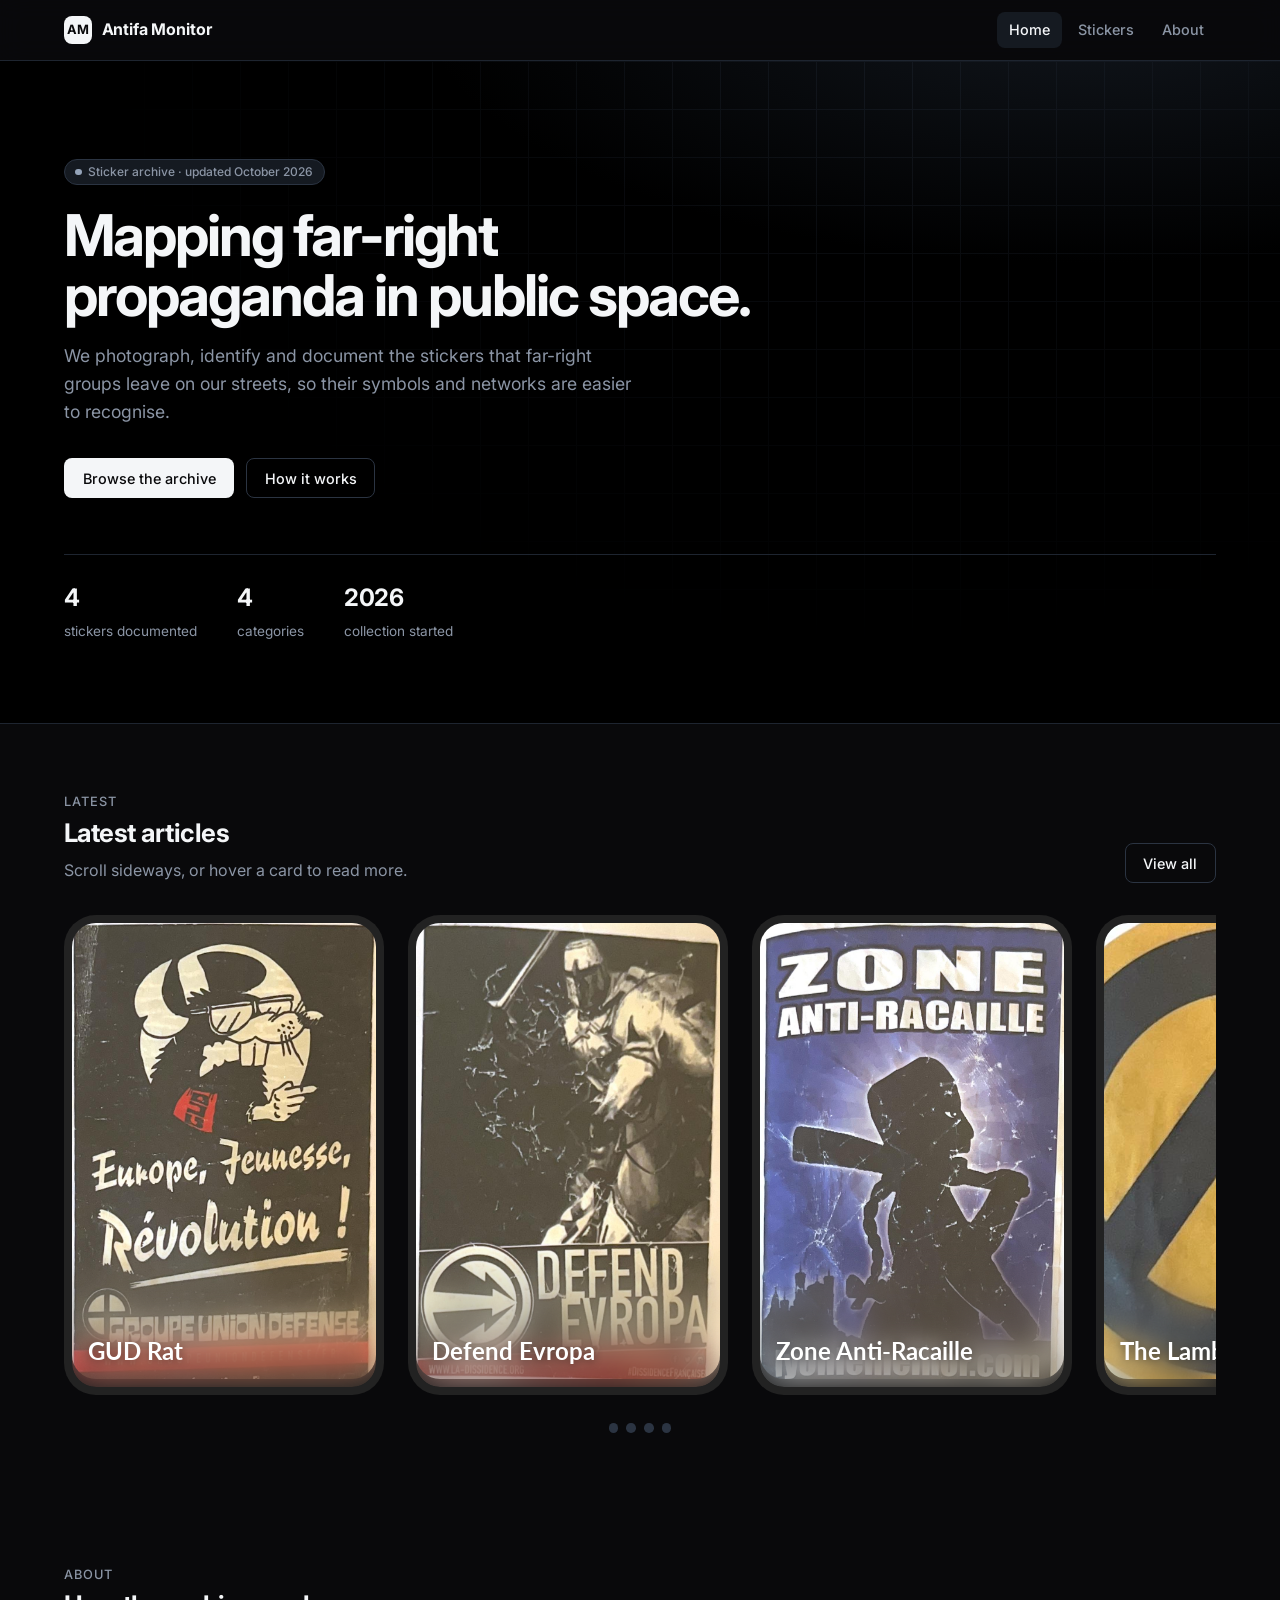
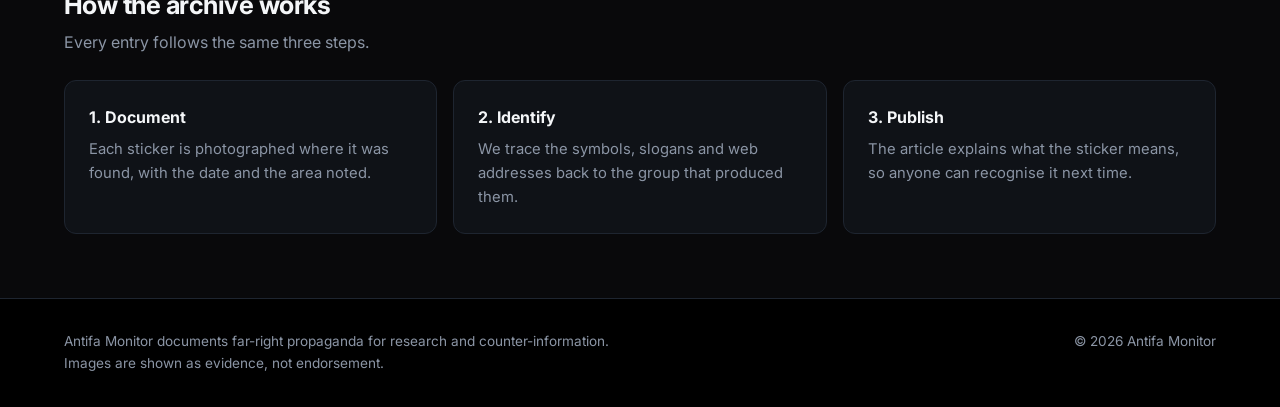
==== index.html @ eee6270e "first" ====
<!doctype html>
<html lang="en">
<head>
  <meta charset="utf-8">
  <meta name="viewport" content="width=device-width, initial-scale=1">
  <title>Antifa Monitor</title>
  <meta name="description" content="An archive documenting far-right stickers found in public space.">
  <meta name="robots" content="noindex, nofollow">

  <link rel="stylesheet" href="css/style.css">
</head>
<body>
  <header class="site-header">
    <div class="container">
      <a class="brand" href="index.html"><span class="brand-mark">AM</span> Antifa Monitor</a>
      <nav aria-label="Main">
        <ul class="menu">
          <li><a href="index.html" aria-current="page">Home</a></li>
          <li><a href="stickers.html">Stickers</a></li>
          <li><a href="index.html#about">About</a></li>
        </ul>
      </nav>
    </div>
  </header>

  <main>
    <section class="banner">
      <div class="container">
        <span class="badge badge-dot">Sticker archive · updated October 2026</span>
        <h1>Mapping far-right propaganda in public space.</h1>
        <p class="lead">We photograph, identify and document the stickers that far-right groups leave on our streets, so their symbols and networks are easier to recognise.</p>
        <div class="actions">
          <a class="btn btn-primary" href="stickers.html">Browse the archive</a>
          <a class="btn btn-outline" href="#about">How it works</a>
        </div>
        <div class="stats">
          <div><strong>4</strong><span>stickers documented</span></div>
          <div><strong>4</strong><span>categories</span></div>
          <div><strong>2026</strong><span>collection started</span></div>
        </div>
      </div>
    </section>

    <section class="section" aria-labelledby="latest-title">
      <div class="container">
        <div class="section-head">
          <div>
            <p class="eyebrow">Latest</p>
            <h2 id="latest-title">Latest articles</h2>
            <p>Scroll sideways, or hover a card to read more.</p>
          </div>
          <a class="btn btn-outline" href="stickers.html">View all</a>
        </div>

        <div class="carousel" tabindex="0" aria-label="Latest articles">
          <article class="card dark" id="latest-1">
            <img src="images/4.png" alt="Black sticker with a cartoon rat and the slogan Europe, Jeunesse, Révolution">
            <section>
              <h3><a href="sticker-gud.html">GUD Rat</a></h3>
              <p>The black rat and Celtic cross of the Groupe Union Défense, a French far-right student group.</p>
              <div>
                <span class="tag">Student groups</span>
                <a class="button" href="sticker-gud.html" aria-label="Read: GUD Rat">Read</a>
              </div>
            </section>
          </article>

          <article class="card dark" id="latest-2">
            <img src="images/3.png" alt="Sticker with a crusader knight and the words Defend Evropa">
            <section>
              <h3><a href="sticker-defend-evropa.html">Defend Evropa</a></h3>
              <p>Crusader imagery and archaic lettering from La Dissidence Française.</p>
              <div>
                <span class="tag">Nationalist</span>
                <a class="button" href="sticker-defend-evropa.html" aria-label="Read: Defend Evropa">Read</a>
              </div>
            </section>
          </article>

          <article class="card dark" id="latest-3">
            <img src="images/2.png" alt="Blue sticker reading Zone Anti-Racaille with a silhouette holding a bat">
            <section>
              <h3><a href="sticker-zone-anti-racaille.html">Zone Anti-Racaille</a></h3>
              <p>Vigilante imagery over a Lyon skyline, aimed at intimidating a neighbourhood.</p>
              <div>
                <span class="tag">Local groups</span>
                <a class="button" href="sticker-zone-anti-racaille.html" aria-label="Read: Zone Anti-Racaille">Read</a>
              </div>
            </section>
          </article>

          <article class="card dark" id="latest-4">
            <img src="images/1.png" alt="Round yellow and black sticker with the lambda symbol">
            <section>
              <h3><a href="sticker-lambda.html">The Lambda</a></h3>
              <p>The yellow-and-black emblem of the identitarian movement, Génération Identitaire.</p>
              <div>
                <span class="tag">Identitarian</span>
                <a class="button" href="sticker-lambda.html" aria-label="Read: The Lambda">Read</a>
              </div>
            </section>
          </article>
        </div>

        <nav class="carousel-dots" aria-label="Carousel slides">
          <a href="#latest-1" aria-label="Slide 1"></a>
          <a href="#latest-2" aria-label="Slide 2"></a>
          <a href="#latest-3" aria-label="Slide 3"></a>
          <a href="#latest-4" aria-label="Slide 4"></a>
        </nav>
      </div>
    </section>

    <section class="section" id="about" aria-labelledby="about-title">
      <div class="container">
        <div class="section-head">
          <div>
            <p class="eyebrow">About</p>
            <h2 id="about-title">How the archive works</h2>
            <p>Every entry follows the same three steps.</p>
          </div>
        </div>
        <div class="grid-3">
          <div class="panel">
            <h3>1. Document</h3>
            <p>Each sticker is photographed where it was found, with the date and the area noted.</p>
          </div>
          <div class="panel">
            <h3>2. Identify</h3>
            <p>We trace the symbols, slogans and web addresses back to the group that produced them.</p>
          </div>
          <div class="panel">
            <h3>3. Publish</h3>
            <p>The article explains what the sticker means, so anyone can recognise it next time.</p>
          </div>
        </div>
      </div>
    </section>
  </main>

  <footer class="site-footer">
    <div class="container">
      <p>Antifa Monitor documents far-right propaganda for research and counter-information. Images are shown as evidence, not endorsement.</p>
      <p>© 2026 Antifa Monitor</p>
    </div>
  </footer>
</body>
</html>
---- css/style.css ----
@import url("https://fonts.googleapis.com/css2?family=Inter:wght@400;500;600;700&family=Lato:ital,wght@0,400;0,700;1,400&display=swap");

/* ---------------------------------------------------------------
   Theme tokens: sober dark (shadcn-like) with slate nuances
---------------------------------------------------------------- */
:root {
  color-scheme: dark;
  --background: #09090b;
  --surface: #0f1217;
  --surface-2: #151a21;
  --border: #1e2530;
  --border-strong: #2b3442;
  --foreground: #f4f6f8;
  --muted: #8b95a5;
  --slate: #334155;
  --slate-soft: #1c2430;
  --ring: #64748b;
  --radius: 0.75rem;
  --container: 72rem;
  --font: Inter, ui-sans-serif, system-ui, -apple-system, "Segoe UI", Roboto, sans-serif;
}

*,
*::before,
*::after {
  box-sizing: border-box;
}

html {
  scroll-behavior: smooth;
}

body {
  margin: 0;
  min-height: 100vh;
  display: flex;
  flex-direction: column;
  background: var(--background);
  color: var(--foreground);
  font-family: var(--font);
  font-size: 1rem;
  line-height: 1.6;
  -webkit-font-smoothing: antialiased;
}

main {
  flex: 1;
}

img {
  max-width: 100%;
  display: block;
}

a {
  color: inherit;
}

:focus-visible {
  outline: 2px solid var(--ring);
  outline-offset: 2px;
}

.container {
  width: min(100% - 2rem, var(--container));
  margin-inline: auto;
}

.visually-hidden {
  position: absolute;
  width: 1px;
  height: 1px;
  overflow: hidden;
  clip-path: inset(50%);
  white-space: nowrap;
}

/* ---------------------------------------------------------------
   Header + menu
---------------------------------------------------------------- */
.site-header {
  position: sticky;
  top: 0;
  z-index: 50;
  border-bottom: 1px solid var(--border);
  background: color-mix(in srgb, var(--background) 82%, transparent);
  backdrop-filter: blur(12px);
}

.site-header .container {
  display: flex;
  align-items: center;
  justify-content: space-between;
  gap: 1rem;
  min-height: 3.75rem;
  flex-wrap: wrap;
}

.brand {
  display: flex;
  align-items: center;
  gap: 0.6rem;
  font-weight: 700;
  letter-spacing: -0.01em;
  text-decoration: none;
}

.brand-mark {
  width: 1.75rem;
  height: 1.75rem;
  display: grid;
  place-items: center;
  border-radius: 0.5rem;
  background: var(--foreground);
  color: var(--background);
  font-size: 0.8rem;
  font-weight: 700;
}

.menu {
  display: flex;
  gap: 0.25rem;
  margin: 0;
  padding: 0;
  list-style: none;
}

.menu a {
  display: block;
  padding: 0.4rem 0.75rem;
  border-radius: 0.5rem;
  color: var(--muted);
  font-size: 0.9rem;
  font-weight: 500;
  text-decoration: none;
  transition: color 0.15s, background 0.15s;
}

.menu a:hover {
  color: var(--foreground);
  background: var(--slate-soft);
}

.menu a[aria-current="page"] {
  color: var(--foreground);
  background: var(--surface-2);
}

/* ---------------------------------------------------------------
   Buttons, badges, generic UI
---------------------------------------------------------------- */
.btn {
  display: inline-flex;
  align-items: center;
  gap: 0.5rem;
  height: 2.5rem;
  padding: 0 1.1rem;
  border-radius: 0.5rem;
  border: 1px solid transparent;
  font-size: 0.9rem;
  font-weight: 500;
  text-decoration: none;
  transition: background 0.15s, border-color 0.15s;
}

.btn-primary {
  background: var(--foreground);
  color: var(--background);
}

.btn-primary:hover {
  background: #d9dee5;
}

.btn-outline {
  border-color: var(--border-strong);
  color: var(--foreground);
}

.btn-outline:hover {
  background: var(--slate-soft);
}

.badge {
  display: inline-flex;
  align-items: center;
  gap: 0.4rem;
  padding: 0.15rem 0.65rem;
  border: 1px solid var(--border-strong);
  border-radius: 999px;
  background: var(--surface-2);
  color: var(--muted);
  font-size: 0.75rem;
  font-weight: 500;
  text-decoration: none;
}

.badge-dot::before {
  content: "";
  width: 0.4rem;
  height: 0.4rem;
  border-radius: 50%;
  background: #94a3b8;
}

.eyebrow {
  margin: 0 0 0.5rem;
  color: var(--muted);
  font-size: 0.8rem;
  font-weight: 500;
  letter-spacing: 0.08em;
  text-transform: uppercase;
}

.section {
  padding-block: 4rem;
}

.section-head {
  display: flex;
  align-items: end;
  justify-content: space-between;
  gap: 1rem;
  margin-bottom: 1.5rem;
  flex-wrap: wrap;
}

.section-head h2 {
  margin: 0;
  font-size: 1.6rem;
  letter-spacing: -0.02em;
}

.section-head p {
  margin: 0.25rem 0 0;
  color: var(--muted);
}

.panel {
  border: 1px solid var(--border);
  border-radius: var(--radius);
  background: var(--surface);
  padding: 1.5rem;
}

.panel h3 {
  margin: 0 0 0.5rem;
  font-size: 1rem;
}

.panel p {
  margin: 0;
  color: var(--muted);
  font-size: 0.925rem;
}

.grid-3 {
  display: grid;
  grid-template-columns: repeat(auto-fit, minmax(15rem, 1fr));
  gap: 1rem;
}

/* ---------------------------------------------------------------
   Home: black banner
---------------------------------------------------------------- */
.banner {
  position: relative;
  overflow: hidden;
  border-bottom: 1px solid var(--border);
  background:
    radial-gradient(60rem 24rem at 85% -10%, rgb(51 65 85 / 0.35), transparent 70%),
    #000;
}

.banner::after {
  content: "";
  position: absolute;
  inset: 0;
  background-image:
    linear-gradient(var(--border) 1px, transparent 1px),
    linear-gradient(90deg, var(--border) 1px, transparent 1px);
  background-size: 3rem 3rem;
  mask: radial-gradient(ellipse at 70% 0%, #000 0%, transparent 65%);
  opacity: 0.45;
  pointer-events: none;
}

.banner .container {
  position: relative;
  z-index: 1;
  padding-block: 6rem 5rem;
}

.banner h1 {
  max-width: 44rem;
  margin: 1.25rem 0 1rem;
  font-size: clamp(2.2rem, 5vw, 3.6rem);
  line-height: 1.05;
  letter-spacing: -0.035em;
}

.banner .lead {
  max-width: 36rem;
  margin: 0 0 2rem;
  color: var(--muted);
  font-size: 1.1rem;
}

.banner .actions {
  display: flex;
  gap: 0.75rem;
  flex-wrap: wrap;
}

.stats {
  display: flex;
  gap: 2.5rem;
  margin-top: 3.5rem;
  padding-top: 1.5rem;
  border-top: 1px solid var(--border);
  flex-wrap: wrap;
}

.stats strong {
  display: block;
  font-size: 1.5rem;
  letter-spacing: -0.02em;
}

.stats span {
  color: var(--muted);
  font-size: 0.85rem;
}

/* ---------------------------------------------------------------
   Home: carousel (CSS scroll-snap, no JavaScript)
---------------------------------------------------------------- */
.carousel {
  display: flex;
  gap: 1.5rem;
  overflow-x: auto;
  overscroll-behavior-x: contain;
  scroll-snap-type: x mandatory;
  padding: 0.5rem 0.25rem 1.25rem;
  scrollbar-width: thin;
  scrollbar-color: var(--slate) transparent;
}

.carousel > .card {
  scroll-snap-align: start;
  scroll-margin-top: 6rem;
}

.carousel-dots {
  display: flex;
  justify-content: center;
  gap: 0.5rem;
  margin-top: 0.5rem;
}

.carousel-dots a {
  width: 0.6rem;
  height: 0.6rem;
  border-radius: 50%;
  background: var(--border-strong);
  transition: background 0.15s, width 0.15s;
}

.carousel-dots a:hover,
.carousel-dots a:focus-visible {
  background: var(--muted);
}

/* ---------------------------------------------------------------
   Archive: sidebar + grid, category filter via :target
---------------------------------------------------------------- */
.page-head {
  border-bottom: 1px solid var(--border);
  background: linear-gradient(#000, var(--background));
}

.page-head .container {
  padding-block: 3rem 2.5rem;
}

.page-head h1 {
  margin: 0;
  font-size: clamp(1.8rem, 4vw, 2.6rem);
  letter-spacing: -0.03em;
}

.page-head p {
  max-width: 40rem;
  margin: 0.5rem 0 0;
  color: var(--muted);
}

.archive {
  position: relative;
  display: grid;
  grid-template-columns: 15rem 1fr;
  gap: 2.5rem;
  padding-block: 2.5rem 4rem;
}

.cat-anchor {
  position: absolute;
  top: 0;
  scroll-margin-top: 5rem;
}

.sidebar {
  align-self: start;
  position: sticky;
  top: 5rem;
}

.sidebar h2 {
  margin: 0 0 0.75rem;
  color: var(--muted);
  font-size: 0.75rem;
  font-weight: 500;
  letter-spacing: 0.08em;
  text-transform: uppercase;
}

.cat-list {
  display: grid;
  gap: 0.15rem;
  margin: 0 0 2rem;
  padding: 0;
  list-style: none;
}

.cat-list a {
  display: flex;
  justify-content: space-between;
  align-items: center;
  padding: 0.45rem 0.75rem;
  border-radius: 0.5rem;
  color: var(--muted);
  font-size: 0.9rem;
  text-decoration: none;
  transition: background 0.15s, color 0.15s;
}

.cat-list a:hover {
  background: var(--slate-soft);
  color: var(--foreground);
}

.cat-list .count {
  min-width: 1.5rem;
  padding: 0 0.4rem;
  border-radius: 999px;
  background: var(--surface-2);
  font-size: 0.75rem;
  text-align: center;
}

.archive-grid {
  display: flex;
  flex-wrap: wrap;
  gap: 2rem;
  align-content: start;
}

/* Active category + filtering */
.archive:not(:has(.cat-anchor:target)) .cat-list a[href="#all"],
.archive:has(#identitarian:target) .cat-list a[href="#identitarian"],
.archive:has(#nationalist:target) .cat-list a[href="#nationalist"],
.archive:has(#student:target) .cat-list a[href="#student"],
.archive:has(#local:target) .cat-list a[href="#local"] {
  background: var(--surface-2);
  color: var(--foreground);
  box-shadow: inset 2px 0 0 #94a3b8;
}

.archive:has(#identitarian:target) .archive-grid .card:not([data-category="identitarian"]),
.archive:has(#nationalist:target) .archive-grid .card:not([data-category="nationalist"]),
.archive:has(#student:target) .archive-grid .card:not([data-category="student"]),
.archive:has(#local:target) .archive-grid .card:not([data-category="local"]) {
  display: none;
}

/* ---------------------------------------------------------------
   Article
---------------------------------------------------------------- */
.breadcrumb {
  display: flex;
  gap: 0.5rem;
  margin: 0 0 1rem;
  padding: 0;
  list-style: none;
  color: var(--muted);
  font-size: 0.85rem;
}

.breadcrumb li + li::before {
  content: "/";
  margin-right: 0.5rem;
  color: var(--border-strong);
}

.breadcrumb a {
  text-decoration: none;
}

.breadcrumb a:hover {
  color: var(--foreground);
}

.article-layout {
  display: grid;
  grid-template-columns: minmax(0, 1fr) 18rem;
  gap: 3rem;
  padding-block: 2.5rem 4rem;
}

.article-meta {
  display: flex;
  gap: 0.5rem;
  margin-top: 1rem;
  flex-wrap: wrap;
}

.article-figure {
  margin: 0 0 2rem;
  padding: 0.5rem;
  border: 1px solid var(--border);
  border-radius: 1.5rem;
  background: var(--surface);
}

.article-figure img {
  width: 100%;
  max-height: 40rem;
  object-fit: contain;
  border-radius: 1.1rem;
  background: #000;
}

.article-figure figcaption {
  padding: 0.75rem 0.5rem 0.25rem;
  color: var(--muted);
  font-size: 0.85rem;
}

.prose {
  max-width: 42rem;
  color: #cdd3dc;
}

.prose h2 {
  margin: 2.25rem 0 0.75rem;
  color: var(--foreground);
  font-size: 1.3rem;
  letter-spacing: -0.02em;
}

.prose p {
  margin: 0 0 1rem;
}

.prose ul {
  margin: 0 0 1rem;
  padding-left: 1.25rem;
}

.prose li {
  margin-bottom: 0.4rem;
}

.details {
  margin: 0;
  display: grid;
  gap: 0.9rem;
}

.details dt {
  color: var(--muted);
  font-size: 0.75rem;
  letter-spacing: 0.06em;
  text-transform: uppercase;
}

.details dd {
  margin: 0.1rem 0 0;
  font-size: 0.925rem;
}

.article-aside {
  display: grid;
  gap: 1rem;
  align-self: start;
  position: sticky;
  top: 5rem;
}

.article-nav {
  display: flex;
  justify-content: space-between;
  gap: 1rem;
  max-width: 42rem;
  margin-top: 3rem;
  padding-top: 1.5rem;
  border-top: 1px solid var(--border);
}

/* ---------------------------------------------------------------
   Footer
---------------------------------------------------------------- */
.site-footer {
  border-top: 1px solid var(--border);
  background: #000;
  color: var(--muted);
  font-size: 0.85rem;
}

.site-footer .container {
  display: flex;
  justify-content: space-between;
  gap: 1rem;
  padding-block: 2rem;
  flex-wrap: wrap;
}

.site-footer p {
  max-width: 36rem;
  margin: 0;
}

/* ---------------------------------------------------------------
   Card: the profile-card UI, unchanged in look and motion
---------------------------------------------------------------- */
.card {
  --bg: #fff;
  --title-color: #fff;
  --title-color-hover: #000;
  --text-color: #666;
  --button-color: #eee;
  --button-color-hover: #ddd;
  flex: 0 0 20rem;
  background: var(--bg);
  border-radius: 2rem;
  padding: 0.5rem;
  width: 20rem;
  max-width: 100%;
  height: 30rem;
  overflow: clip;
  position: relative;
  font-family: Lato, Montserrat, Helvetica, Arial, sans-serif;
}

.card.dark {
  --bg: #222;
  --title-color: #fff;
  --title-color-hover: #fff;
  --text-color: #ccc;
  --button-color: #555;
  --button-color-hover: #444;
}

.card::before {
  content: "";
  position: absolute;
  width: calc(100% - 1rem);
  height: 30%;
  bottom: 0.5rem;
  left: 0.5rem;
  mask: linear-gradient(#0000, #000f 80%);
  backdrop-filter: blur(1rem);
  border-radius: 0 0 1.5rem 1.5rem;
  translate: 0 0;
  transition: translate 0.25s;
}

.card > img {
  max-width: 100%;
  aspect-ratio: 2 / 3;
  object-fit: cover;
  object-position: 50% 5%;
  border-radius: 1.5rem;
  display: block;
  transition: aspect-ratio 0.25s, object-position 0.5s;
  /* firefox patch */
  width: 100%;
  height: auto;
}

.card > section {
  margin: 1rem;
  height: calc(33.3333% - 1rem);
  display: flex;
  flex-direction: column;
}

.card h3 {
  position: relative;
  margin: 0;
  margin-block-end: 1rem;
  font-size: 1.5rem;
  line-height: 1.2;
  translate: 0 -200%;
  color: var(--title-color);
  text-shadow: 0 1px 8px rgb(0 0 0 / 0.45);
  transition: color 0.5s, margin-block-end 0.25s, opacity 1s, translate 0.25s, text-shadow 0.25s;
}

.card h3 a {
  text-decoration: none;
}

.card p {
  font-size: 0.95rem;
  line-height: 1.3;
  color: var(--text-color);
  opacity: 0;
  margin: 0;
  translate: 0 100%;
  transition: margin-block-end 0.25s, opacity 1s 0.2s, translate 0.25s 0.2s;
}

.card > section > div {
  flex: 1;
  align-items: flex-end;
  display: flex;
  justify-content: space-between;
  opacity: 0;
  transition: translate 0.25s 0.2s, opacity 1s;
}

.card .tag {
  align-self: center;
  display: flex;
  align-items: center;
  gap: 0.4rem;
  color: var(--title-color-hover);
  font-size: 0.9rem;
}

/* Tag icon (replaces the Font Awesome icon of the original demo). */
.card .tag::before {
  content: "";
  width: 0.85em;
  height: 0.85em;
  background: currentcolor;
  mask: url("data:image/svg+xml,%3Csvg xmlns='http://www.w3.org/2000/svg' viewBox='0 0 16 16'%3E%3Cpath d='M1 1h6.6L15 8.4 8.4 15 1 7.6zM4.5 3a1.5 1.5 0 1 0 0 3 1.5 1.5 0 0 0 0-3'/%3E%3C/svg%3E") center / contain no-repeat;
}

.card .button {
  border: 1px solid #0000;
  border-radius: 1.25rem 1.25rem 1.5rem 1.25rem;
  font-size: 1rem;
  padding: 1rem 1.5rem 1rem 2.75rem;
  translate: 1rem;
  background: var(--button-color);
  transition: background 0.33s;
  outline-offset: 2px;
  position: relative;
  color: var(--title-color-hover);
  text-decoration: none;
  line-height: 1.2;
  width: 8.2rem;
  text-align: right;
}

.card .button::before,
.card .button::after {
  content: "";
  width: 0.85rem;
  height: 0.1rem;
  background: currentcolor;
  position: absolute;
  top: 50%;
  left: 1.33rem;
  border-radius: 1rem;
}

.card .button::after {
  rotate: 90deg;
  transition: rotate 0.15s;
}

.card .button:hover::after,
.card .button:focus::after {
  rotate: 0deg;
}

.card .button:hover {
  background: var(--button-color-hover);
}

.card .button:focus {
  outline: 2px solid var(--text-color);
}

.card:hover::before,
.card:focus-within::before {
  translate: 0 100%;
}

.card:hover > img,
.card:focus-within > img {
  aspect-ratio: 1 / 1;
  object-position: 50% 10%;
  transition: aspect-ratio 0.25s, object-position 0.25s;
}

.card:hover h3,
.card:hover p,
.card:focus-within h3,
.card:focus-within p {
  translate: 0 0;
  margin-block-end: 0.5rem;
  opacity: 1;
}

.card:hover h3,
.card:focus-within h3 {
  color: var(--title-color-hover);
  text-shadow: none;
}

.card:hover > section > div,
.card:focus-within > section > div {
  translate: 0 0;
  opacity: 1;
  transition: translate 0.25s 0.25s, opacity 0.5s 0.25s;
}

/* ---------------------------------------------------------------
   Responsive + motion
---------------------------------------------------------------- */
@media (max-width: 860px) {
  .archive,
  .article-layout {
    grid-template-columns: 1fr;
    gap: 2rem;
  }

  .sidebar,
  .article-aside {
    position: static;
  }

  .cat-list {
    display: flex;
    flex-wrap: wrap;
    gap: 0.4rem;
    margin-bottom: 0;
  }

  .cat-list a {
    gap: 0.5rem;
    border: 1px solid var(--border);
  }

  .archive-grid {
    justify-content: center;
  }
}

@media (max-width: 480px) {
  .banner .container {
    padding-block: 4rem 3.5rem;
  }

  .card {
    flex-basis: 100%;
  }

  .carousel > .card {
    flex-basis: 85%;
  }
}

@media (prefers-reduced-motion: reduce) {
  html {
    scroll-behavior: auto;
  }

  *,
  *::before,
  *::after {
    transition-duration: 0.01ms !important;
    transition-delay: 0s !important;
  }
}
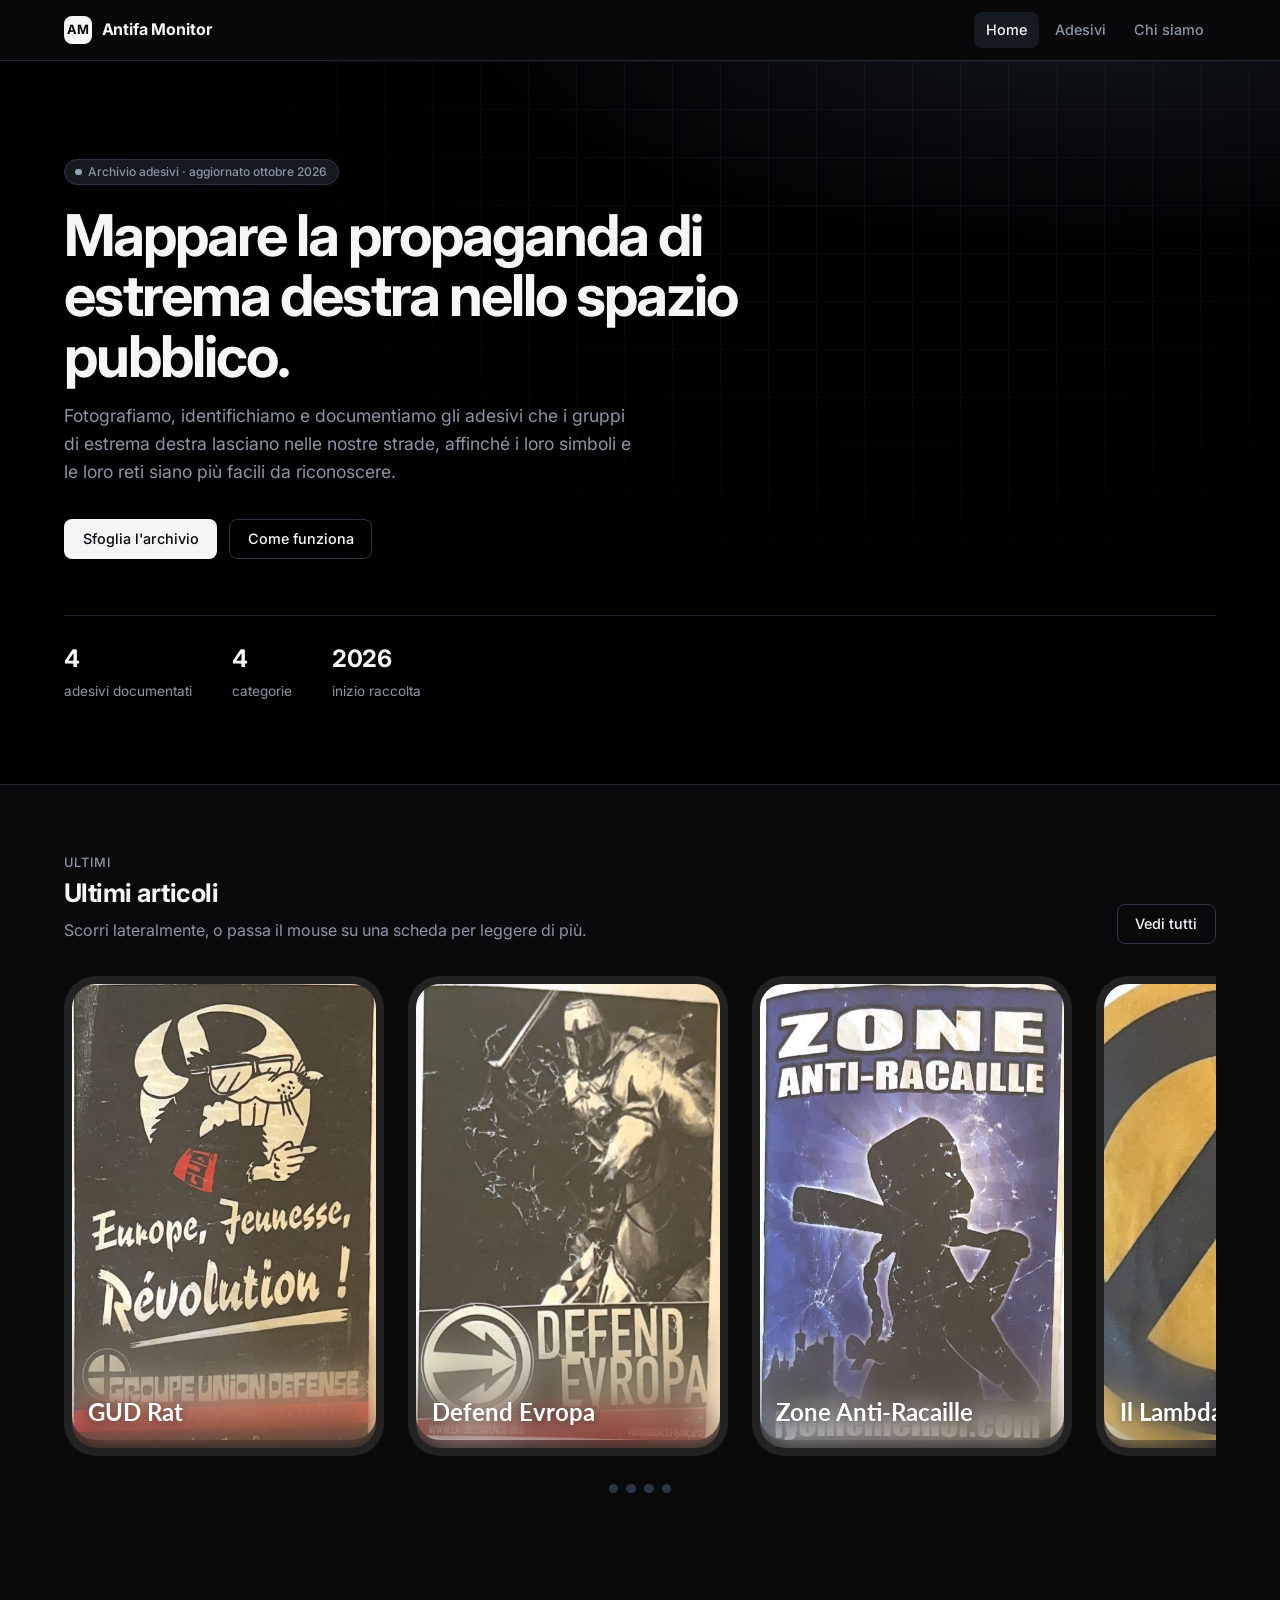
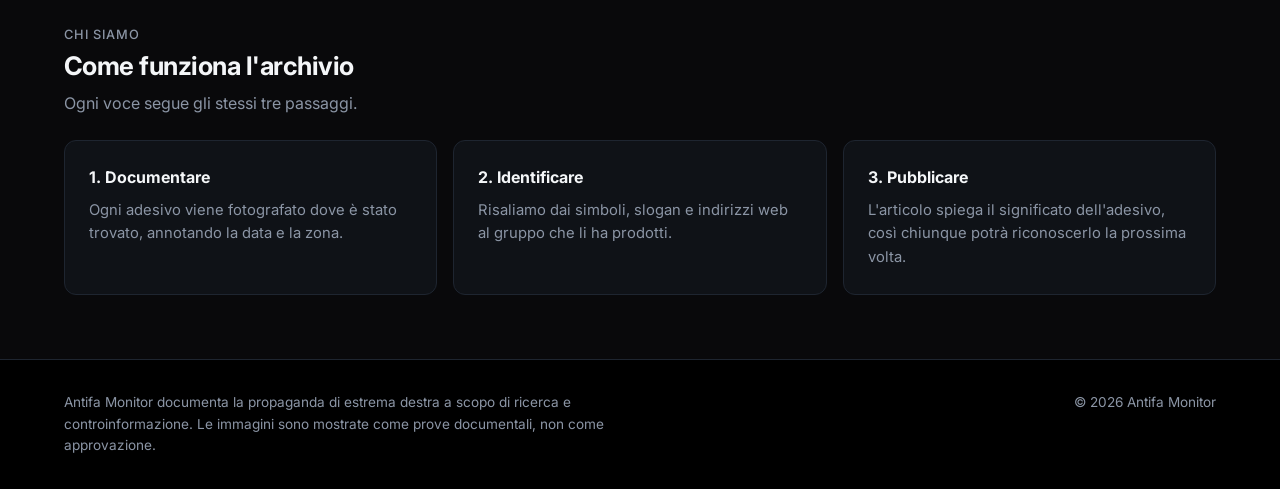
==== commit fa739834: "translate" ====
--- a/index.html
+++ b/index.html
@@ -1,10 +1,10 @@
 <!doctype html>
-<html lang="en">
+<html lang="it">
 <head>
   <meta charset="utf-8">
   <meta name="viewport" content="width=device-width, initial-scale=1">
   <title>Antifa Monitor</title>
-  <meta name="description" content="An archive documenting far-right stickers found in public space.">
+  <meta name="description" content="Un archivio che documenta gli adesivi dell'estrema destra trovati nello spazio pubblico.">
   <meta name="robots" content="noindex, nofollow">
 
   <link rel="stylesheet" href="css/style.css">
@@ -13,11 +13,11 @@
   <header class="site-header">
     <div class="container">
       <a class="brand" href="index.html"><span class="brand-mark">AM</span> Antifa Monitor</a>
-      <nav aria-label="Main">
+      <nav aria-label="Principale">
         <ul class="menu">
           <li><a href="index.html" aria-current="page">Home</a></li>
-          <li><a href="stickers.html">Stickers</a></li>
-          <li><a href="index.html#about">About</a></li>
+          <li><a href="stickers.html">Adesivi</a></li>
+          <li><a href="index.html#about">Chi siamo</a></li>
         </ul>
       </nav>
     </div>
@@ -26,17 +26,17 @@
   <main>
     <section class="banner">
       <div class="container">
-        <span class="badge badge-dot">Sticker archive · updated October 2026</span>
-        <h1>Mapping far-right propaganda in public space.</h1>
-        <p class="lead">We photograph, identify and document the stickers that far-right groups leave on our streets, so their symbols and networks are easier to recognise.</p>
+        <span class="badge badge-dot">Archivio adesivi · aggiornato ottobre 2026</span>
+        <h1>Mappare la propaganda di estrema destra nello spazio pubblico.</h1>
+        <p class="lead">Fotografiamo, identifichiamo e documentiamo gli adesivi che i gruppi di estrema destra lasciano nelle nostre strade, affinché i loro simboli e le loro reti siano più facili da riconoscere.</p>
         <div class="actions">
-          <a class="btn btn-primary" href="stickers.html">Browse the archive</a>
-          <a class="btn btn-outline" href="#about">How it works</a>
+          <a class="btn btn-primary" href="stickers.html">Sfoglia l'archivio</a>
+          <a class="btn btn-outline" href="#about">Come funziona</a>
         </div>
         <div class="stats">
-          <div><strong>4</strong><span>stickers documented</span></div>
-          <div><strong>4</strong><span>categories</span></div>
-          <div><strong>2026</strong><span>collection started</span></div>
+          <div><strong>4</strong><span>adesivi documentati</span></div>
+          <div><strong>4</strong><span>categorie</span></div>
+          <div><strong>2026</strong><span>inizio raccolta</span></div>
         </div>
       </div>
     </section>
@@ -45,64 +45,64 @@
       <div class="container">
         <div class="section-head">
           <div>
-            <p class="eyebrow">Latest</p>
-            <h2 id="latest-title">Latest articles</h2>
-            <p>Scroll sideways, or hover a card to read more.</p>
+            <p class="eyebrow">Ultimi</p>
+            <h2 id="latest-title">Ultimi articoli</h2>
+            <p>Scorri lateralmente, o passa il mouse su una scheda per leggere di più.</p>
           </div>
-          <a class="btn btn-outline" href="stickers.html">View all</a>
+          <a class="btn btn-outline" href="stickers.html">Vedi tutti</a>
         </div>
 
-        <div class="carousel" tabindex="0" aria-label="Latest articles">
+        <div class="carousel" tabindex="0" aria-label="Ultimi articoli">
           <article class="card dark" id="latest-1">
-            <img src="images/4.png" alt="Black sticker with a cartoon rat and the slogan Europe, Jeunesse, Révolution">
+            <img src="images/4.png" alt="Adesivo nero con un topo stilizzato e lo slogan Europe, Jeunesse, Révolution">
             <section>
               <h3><a href="sticker-gud.html">GUD Rat</a></h3>
-              <p>The black rat and Celtic cross of the Groupe Union Défense, a French far-right student group.</p>
+              <p>Il topo nero e la croce celtica del Groupe Union Défense, un gruppo studentesco francese di estrema destra.</p>
               <div>
-                <span class="tag">Student groups</span>
-                <a class="button" href="sticker-gud.html" aria-label="Read: GUD Rat">Read</a>
+                <span class="tag">Gruppi studenteschi</span>
+                <a class="button" href="sticker-gud.html" aria-label="Leggi: GUD Rat">Leggi</a>
               </div>
             </section>
           </article>
 
           <article class="card dark" id="latest-2">
-            <img src="images/3.png" alt="Sticker with a crusader knight and the words Defend Evropa">
+            <img src="images/3.png" alt="Adesivo con un cavaliere crociato e la scritta Defend Evropa">
             <section>
               <h3><a href="sticker-defend-evropa.html">Defend Evropa</a></h3>
-              <p>Crusader imagery and archaic lettering from La Dissidence Française.</p>
+              <p>Iconografia crociata e caratteri arcaici de La Dissidence Française.</p>
               <div>
-                <span class="tag">Nationalist</span>
-                <a class="button" href="sticker-defend-evropa.html" aria-label="Read: Defend Evropa">Read</a>
+                <span class="tag">Nazionalisti</span>
+                <a class="button" href="sticker-defend-evropa.html" aria-label="Leggi: Defend Evropa">Leggi</a>
               </div>
             </section>
           </article>
 
           <article class="card dark" id="latest-3">
-            <img src="images/2.png" alt="Blue sticker reading Zone Anti-Racaille with a silhouette holding a bat">
+            <img src="images/2.png" alt="Adesivo blu con la scritta Zone Anti-Racaille e una sagoma che impugna una mazza">
             <section>
               <h3><a href="sticker-zone-anti-racaille.html">Zone Anti-Racaille</a></h3>
-              <p>Vigilante imagery over a Lyon skyline, aimed at intimidating a neighbourhood.</p>
+              <p>Iconografia giustizialista sullo skyline di Lione, volta a intimidire un quartiere.</p>
               <div>
-                <span class="tag">Local groups</span>
-                <a class="button" href="sticker-zone-anti-racaille.html" aria-label="Read: Zone Anti-Racaille">Read</a>
+                <span class="tag">Gruppi locali</span>
+                <a class="button" href="sticker-zone-anti-racaille.html" aria-label="Leggi: Zone Anti-Racaille">Leggi</a>
               </div>
             </section>
           </article>
 
           <article class="card dark" id="latest-4">
-            <img src="images/1.png" alt="Round yellow and black sticker with the lambda symbol">
+            <img src="images/1.png" alt="Adesivo rotondo giallo e nero con il simbolo lambda">
             <section>
-              <h3><a href="sticker-lambda.html">The Lambda</a></h3>
-              <p>The yellow-and-black emblem of the identitarian movement, Génération Identitaire.</p>
+              <h3><a href="sticker-lambda.html">Il Lambda</a></h3>
+              <p>L'emblema giallo e nero del movimento identitario, Génération Identitaire.</p>
               <div>
-                <span class="tag">Identitarian</span>
-                <a class="button" href="sticker-lambda.html" aria-label="Read: The Lambda">Read</a>
+                <span class="tag">Identitari</span>
+                <a class="button" href="sticker-lambda.html" aria-label="Leggi: Il Lambda">Leggi</a>
               </div>
             </section>
           </article>
         </div>
 
-        <nav class="carousel-dots" aria-label="Carousel slides">
+        <nav class="carousel-dots" aria-label="Slide del carosello">
           <a href="#latest-1" aria-label="Slide 1"></a>
           <a href="#latest-2" aria-label="Slide 2"></a>
           <a href="#latest-3" aria-label="Slide 3"></a>
@@ -115,23 +115,23 @@
       <div class="container">
         <div class="section-head">
           <div>
-            <p class="eyebrow">About</p>
-            <h2 id="about-title">How the archive works</h2>
-            <p>Every entry follows the same three steps.</p>
+            <p class="eyebrow">Chi siamo</p>
+            <h2 id="about-title">Come funziona l'archivio</h2>
+            <p>Ogni voce segue gli stessi tre passaggi.</p>
           </div>
         </div>
         <div class="grid-3">
           <div class="panel">
-            <h3>1. Document</h3>
-            <p>Each sticker is photographed where it was found, with the date and the area noted.</p>
+            <h3>1. Documentare</h3>
+            <p>Ogni adesivo viene fotografato dove è stato trovato, annotando la data e la zona.</p>
           </div>
           <div class="panel">
-            <h3>2. Identify</h3>
-            <p>We trace the symbols, slogans and web addresses back to the group that produced them.</p>
+            <h3>2. Identificare</h3>
+            <p>Risaliamo dai simboli, slogan e indirizzi web al gruppo che li ha prodotti.</p>
           </div>
           <div class="panel">
-            <h3>3. Publish</h3>
-            <p>The article explains what the sticker means, so anyone can recognise it next time.</p>
+            <h3>3. Pubblicare</h3>
+            <p>L'articolo spiega il significato dell'adesivo, così chiunque potrà riconoscerlo la prossima volta.</p>
           </div>
         </div>
       </div>
@@ -140,7 +140,7 @@
 
   <footer class="site-footer">
     <div class="container">
-      <p>Antifa Monitor documents far-right propaganda for research and counter-information. Images are shown as evidence, not endorsement.</p>
+      <p>Antifa Monitor documenta la propaganda di estrema destra a scopo di ricerca e controinformazione. Le immagini sono mostrate come prove documentali, non come approvazione.</p>
       <p>© 2026 Antifa Monitor</p>
     </div>
   </footer>
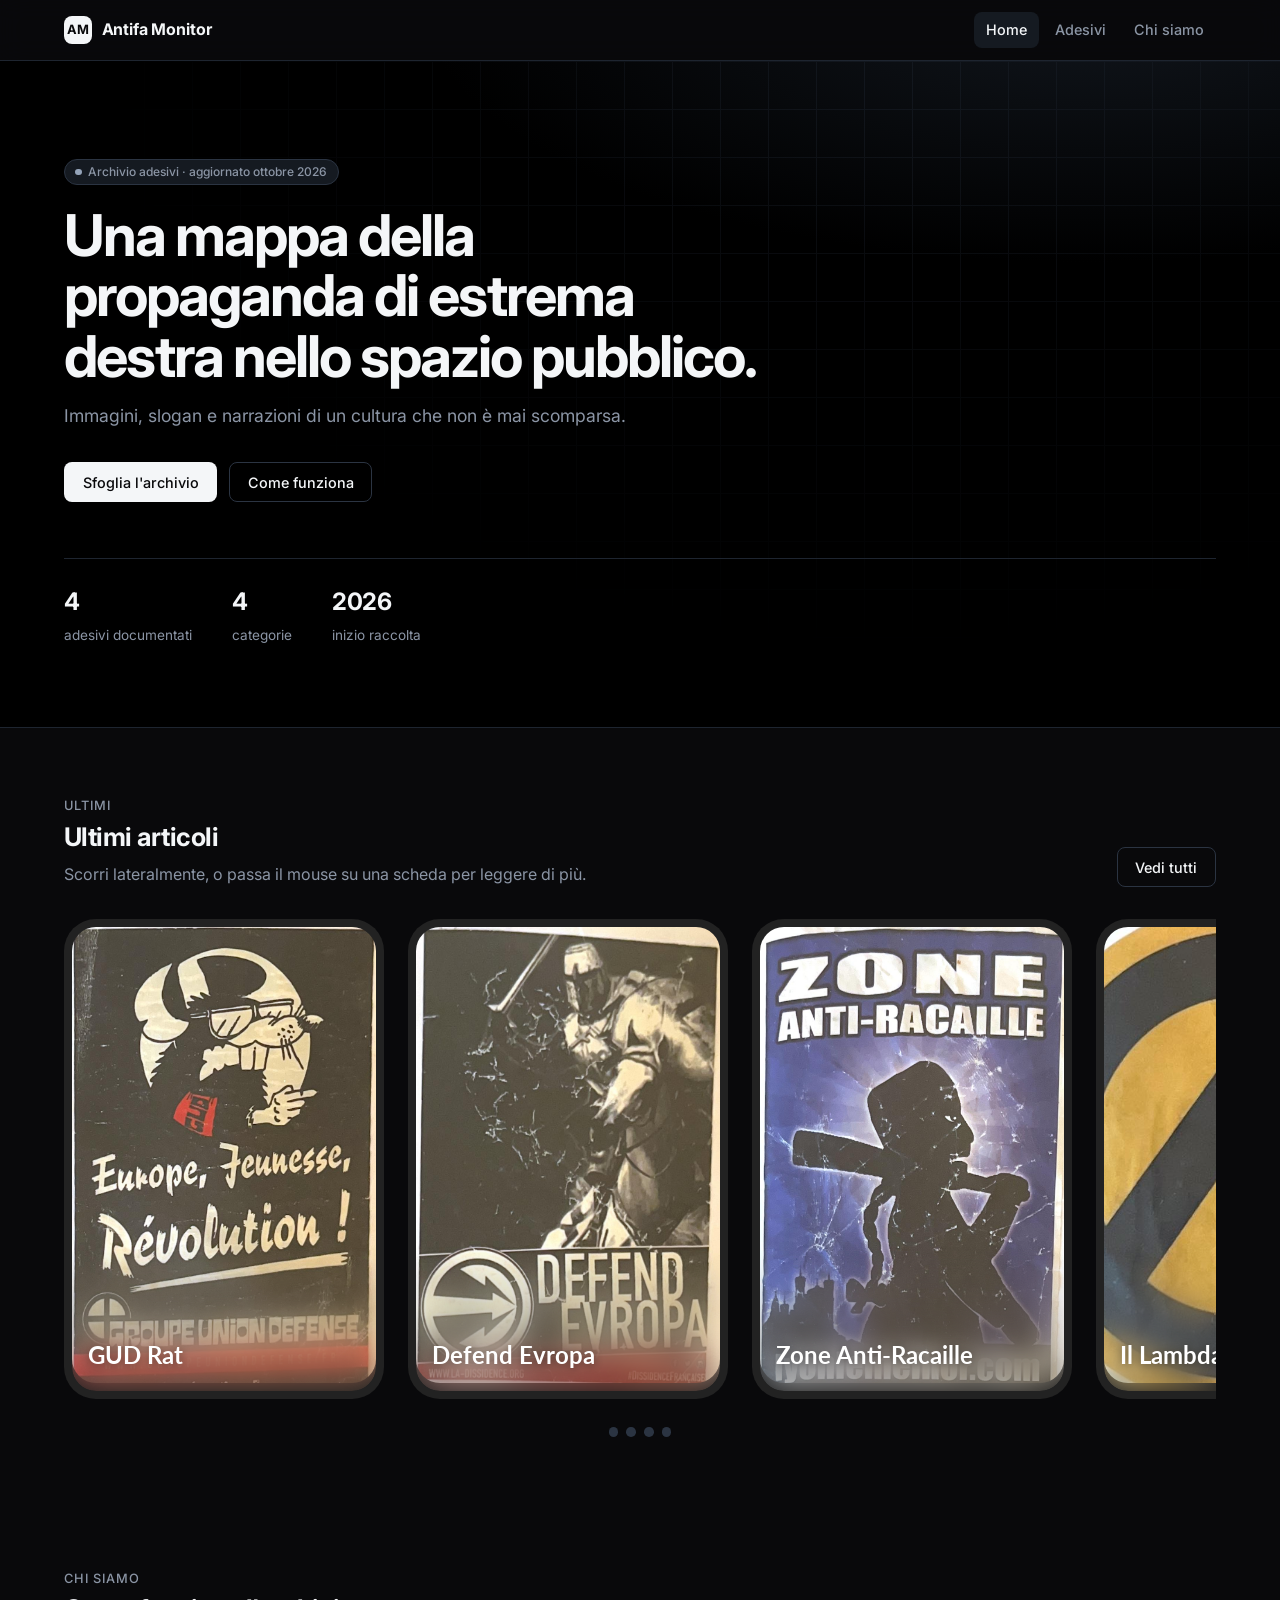
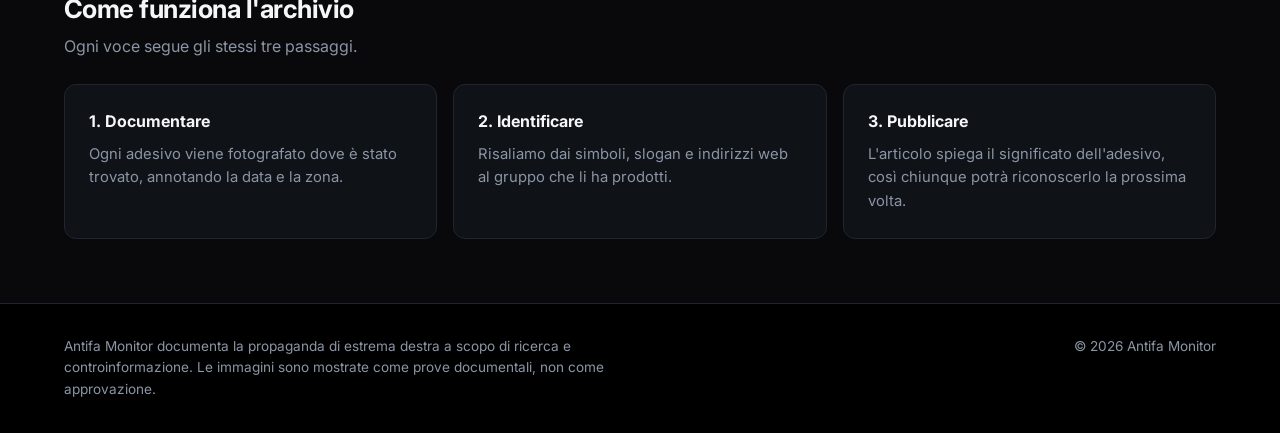
==== commit b1cb24c6: "title" ====
--- a/index.html
+++ b/index.html
@@ -27,8 +27,8 @@
     <section class="banner">
       <div class="container">
         <span class="badge badge-dot">Archivio adesivi · aggiornato ottobre 2026</span>
-        <h1>Mappare la propaganda di estrema destra nello spazio pubblico.</h1>
-        <p class="lead">Fotografiamo, identifichiamo e documentiamo gli adesivi che i gruppi di estrema destra lasciano nelle nostre strade, affinché i loro simboli e le loro reti siano più facili da riconoscere.</p>
+        <h1>Una mappa della propaganda di estrema destra nello spazio pubblico.</h1>
+        <p class="lead">Immagini, slogan e narrazioni di un cultura che non è mai scomparsa.</p>
         <div class="actions">
           <a class="btn btn-primary" href="stickers.html">Sfoglia l'archivio</a>
           <a class="btn btn-outline" href="#about">Come funziona</a>
